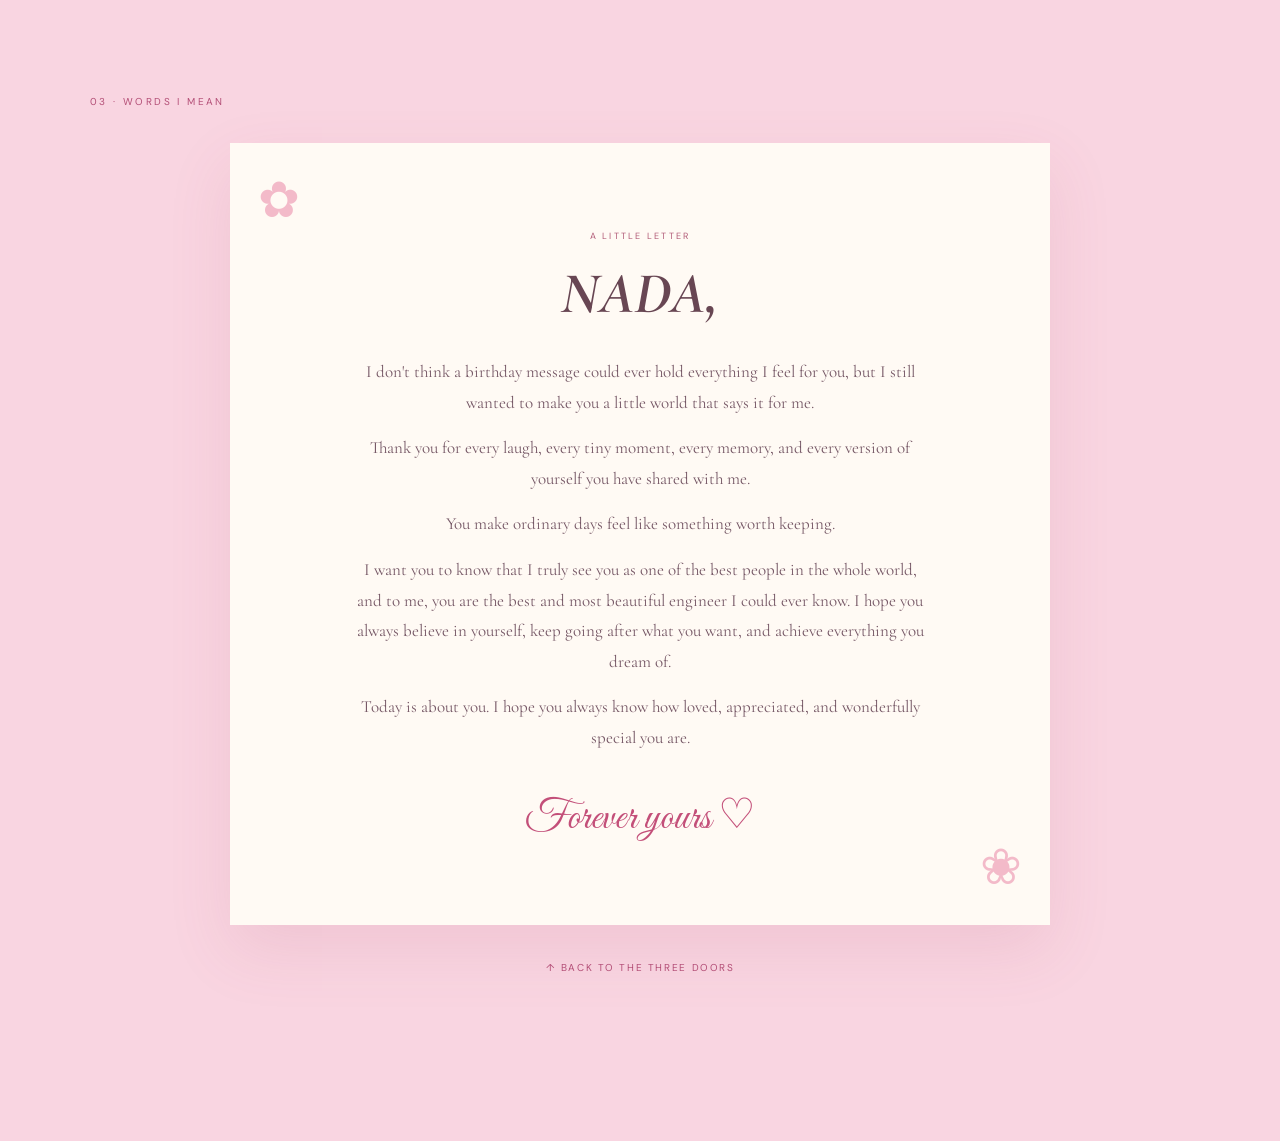
==== letter.html @ 192a119b "Add files via upload" ====
<!DOCTYPE html>
<html lang="en">

<head>

    <meta charset="UTF-8">

    <meta
        name="viewport"
        content="width=device-width, initial-scale=1.0"
    >

    <title>A Letter For You ♡</title>

    <link
        rel="preconnect"
        href="https://fonts.googleapis.com"
    >

    <link
        rel="preconnect"
        href="https://fonts.gstatic.com"
        crossorigin
    >

    <link
        href="https://fonts.googleapis.com/css2?family=Cormorant+Garamond:wght@400;500;600;700&family=DM+Sans:wght@400;500;600&family=Great+Vibes&display=swap"
        rel="stylesheet"
    >

    <link
        rel="stylesheet"
        href="style.css"
    >

</head>

<body>

<section
    class="content-section letter-section"
    style="min-height:100vh;"
>

    <div class="section-label">
        03 · WORDS I MEAN
    </div>


    <article class="letter-card reveal visible">

        <div class="letter-decoration left">
            ✿
        </div>

        <div class="letter-decoration right">
            ❀
        </div>


        <span class="letter-small">
            A LITTLE LETTER
        </span>


        <h3>
           NADA,
        </h3>


        <p>
            I don't think a birthday message could ever
            hold everything I feel for you, but I still
            wanted to make you a little world that says
            it for me.
        </p>


        <p>
            Thank you for every laugh, every tiny moment,
            every memory, and every version of yourself
            you have shared with me.
        </p>


        <p>
            You make ordinary days feel like something
            worth keeping.
        </p>


        <p>
            I want you to know that I truly see you as one of the best people in the whole world, and to me, you are the best and most beautiful engineer I could ever know. I hope you always believe in yourself, 
            keep going after what you want, and achieve everything you dream of.
        </p>


        <p>
            Today is about you.
            I hope you always know how loved,
            appreciated, and wonderfully special you are.
        </p>


        <div class="signature">
            Forever yours ♡
        </div>

    </article>


    <div class="back-top">

       <button id="backTop">
        ↑ BACK TO THE THREE DOORS
    </button>

    </div>

</section>


<!-- BACKGROUND MUSIC -->

<audio
    id="letterBackgroundMusic"
    src="assets/letter-song.mp3.mpeg"
    autoplay
    loop
    preload="auto"
></audio>


<script>

    const letterMusic =
        document.getElementById("letterBackgroundMusic");

    letterMusic.volume = 0.45;


    letterMusic.play().catch(function () {

        document.addEventListener(
            "click",
            function startMusic() {

                letterMusic.play().catch(function () {});

                document.removeEventListener(
                    "click",
                    startMusic
                );

            },
            { once: true }
        );

    });

</script>


<script src="script.js"></script>

</body>
</html>
---- style.css ----
*{
    box-sizing:border-box;
}

html{
    scroll-behavior:smooth;
}

body{
    margin:0;
    background:#f9d5e1;
    color:#593d49;
    font-family:"DM Sans",sans-serif;
}

button,
input{
    font:inherit;
}

button{
    cursor:pointer;
}

.hidden{
    display:none!important;
}


/* =========================================================
   VARIABLES
========================================================= */

:root{

    --pink:#f6a4c1;
    --pink-dark:#ed789f;
    --deep:#b94373;

    --cream:#fff9f5;
    --pink-bg:#f9d5e1;

    --text:#593d49;
    --muted:#94717d;
}



/* =========================================================
   COMMON
========================================================= */

.screen{
    min-height:100svh;
    width:100%;
    display:grid;
    place-items:center;
    position:relative;
    overflow:hidden;
}

.eyebrow{
    font-size:10px;
    letter-spacing:.25em;
    font-weight:600;
    color:#a4496e;
}



/* =========================================================
   PASSWORD
========================================================= */

.lock-screen{

    padding:25px;

    background:
        radial-gradient(
            circle at 20% 20%,
            #ffdce9,
            transparent 35%
        ),
        linear-gradient(
            135deg,
            #f8a8c4,
            #f08bad
        );
}

.glow{
    position:absolute;
    border-radius:50%;
    background:#fff;
    opacity:.4;
    filter:blur(5px);
}

.glow-one{
    width:280px;
    height:280px;
    left:-100px;
    top:-70px;
}

.glow-two{
    width:360px;
    height:360px;
    right:-130px;
    bottom:-100px;
}

.lock-card{

    position:relative;

    width:min(430px,100%);

    padding:52px 42px 35px;

    text-align:center;

    background:rgba(255,249,250,.92);

    border:1px solid rgba(255,255,255,.8);

    box-shadow:
        0 30px 80px rgba(169,71,107,.24);

    backdrop-filter:blur(12px);
}

.heart-badge{

    width:55px;
    height:55px;

    margin:-80px auto 25px;

    border-radius:50%;

    display:grid;
    place-items:center;

    background:white;

    color:#d65a88;

    font-size:29px;

    box-shadow:
        0 10px 28px rgba(169,71,107,.17);
}

.lock-card h1{

    font-family:"Cormorant Garamond",serif;

    font-size:clamp(45px,9vw,64px);

    line-height:.86;

    font-weight:600;

    color:#643f4d;

    margin:15px 0;
}

.lock-card p{

    font-size:14px;
    line-height:1.7;

    color:#8d6875;

    margin:22px auto 30px;

    max-width:290px;
}

.lock-card form{
    text-align:left;
}

.lock-card label{

    display:block;

    margin-bottom:8px;

    font-size:10px;

    letter-spacing:.2em;

    text-transform:uppercase;

    color:#8c596c;
}

.lock-card input{

    width:100%;

    padding:14px;

    border:1px solid #edb8ca;

    border-radius:3px;

    background:white;

    text-align:center;

    color:#633f4e;

    letter-spacing:.25em;

}

.lock-card input::placeholder{

    color:#c59aa9;

    letter-spacing:.08em;
}

.lock-card form button{

    width:100%;

    margin-top:14px;

    padding:15px;

    border:0;

    border-radius:3px;

    background:#e879a3;

    color:white;

    font-weight:600;

    box-shadow:
        0 12px 25px rgba(209,90,133,.18);
}

.lock-card form button span{
    margin-left:10px;
}

#loginError{

    height:18px;

    margin-top:10px;

    text-align:center;

    font-size:11px;

    color:#b9446d;
}

.lock-card small{

    display:block;

    margin-top:25px;

    color:#b18a98;

    font-size:10px;

    letter-spacing:.12em;
}



/* =========================================================
   CAKE
========================================================= */

.cake-scene{

    background:
        radial-gradient(
            circle at 50% 42%,
            #fff5f8 0,
            #fbd1df 42%,
            #f3a2bd 100%
        );
}

.scene-title{

    position:absolute;

    top:10%;

    font-family:"Great Vibes",cursive;

    font-size:28px;

    color:#a84b70;
}

.cake-hint{

    position:absolute;

    bottom:10%;

    font-size:10px;

    letter-spacing:.22em;

    color:#9d5873;

    animation:hint 1.7s infinite;
}

.cake-button{

    position:relative;

    width:270px;
    height:245px;

    border:0;

    background:transparent;

    filter:
        drop-shadow(
            0 28px 22px rgba(166,62,105,.2)
        );

    animation:cakeFloat 3.5s infinite ease-in-out;
}

.plate{

    position:absolute;

    left:25px;
    bottom:19px;

    width:220px;
    height:25px;

    border-radius:50%;

    background:white;

    box-shadow:
        inset 0 -6px 0 #edc0cf;
}

.cake-bottom{

    position:absolute;

    left:45px;
    bottom:39px;

    width:180px;
    height:62px;

    border-radius:10px;

    background:
        linear-gradient(
            #f7a9c4,
            #ef7fa6
        );

    border:3px solid #fff0f5;
}

.cake-middle{

    position:absolute;

    left:45px;
    bottom:84px;

    width:180px;
    height:48px;

    border-radius:10px;

    background:#fff7f2;

    border:3px solid #f2ccd8;
}

.cake-top{

    position:absolute;

    left:45px;
    bottom:116px;

    width:180px;
    height:55px;

    border-radius:50%;

    display:grid;
    place-items:center;

    background:#fff9f5;

    border:3px solid #f1c6d4;

    color:#df719a;

    font-size:25px;
}

.candle{

    position:absolute;

    bottom:164px;

    width:13px;
    height:40px;

    border-radius:4px;

    background:
        repeating-linear-gradient(
            135deg,
            #f184a9 0 5px,
            #fff5f7 5px 10px
        );

    z-index:3;
}

.candle1{left:93px}
.candle2{left:129px}
.candle3{left:165px}

.flame{

    position:absolute;

    bottom:202px;

    width:13px;
    height:20px;

    background:#ffb26d;

    border-radius:
        70% 30% 70% 30%;

    transform:rotate(45deg);

    filter:
        drop-shadow(
            0 0 9px #ffbb72
        );

    animation:flicker .55s infinite alternate;

    z-index:5;
}

.flame1{left:93px}
.flame2{left:129px}
.flame3{left:165px}



/* =========================================================
   FLOWER EXPLOSION
========================================================= */

/*
 * IMPORTANT:
 * The flower layer is COMPLETELY hidden when the page loads.
 * It only becomes visible after clicking the cake.
 */

#flowerAnimation{

    position:fixed;

    inset:0;

    z-index:1000;

    pointer-events:none;

    overflow:hidden;

    display:none;

    background:
        radial-gradient(
            circle at 50% 45%,
            rgba(255,255,255,.98) 0%,
            rgba(255,247,251,.96) 22%,
            rgba(252,220,233,.95) 52%,
            rgba(237,164,190,.96) 100%
        );
}


/*
 * ONLY show the layer when active.
 */

#flowerAnimation.active{
    display:block;
}



/* =========================================================
   REALISTIC DRAWN FLOWER
========================================================= */

.orbit-flower{

    position:absolute;

    left:50%;
    top:50%;

    width:58px;
    height:58px;

    opacity:0;

    transform:
        translate(-50%,-50%)
        rotate(var(--angle))
        translateX(0)
        scale(.08);

    animation:
        flowerOrbit
        var(--orbit-duration)
        cubic-bezier(.18,.82,.22,1)
        var(--delay)
        forwards;

    filter:
        drop-shadow(
            0 7px 9px
            rgba(126,48,79,.18)
        );

    transform-origin:center center;

    will-change:
        transform,
        opacity;
}


/* =========================================================
   FLOWER PETALS
========================================================= */

.orbit-flower::before{

    content:"";

    position:absolute;

    left:50%;
    top:50%;

    width:52px;
    height:52px;

    transform:
        translate(-50%,-50%);

    border-radius:50%;

    background:

        radial-gradient(
            ellipse 38% 56%
            at 50% 8%,
            var(--petal-light) 0 36%,
            var(--flower-color) 62%,
            transparent 66%
        ),

        radial-gradient(
            ellipse 38% 56%
            at 92% 34%,
            var(--petal-light) 0 36%,
            var(--flower-color) 62%,
            transparent 66%
        ),

        radial-gradient(
            ellipse 38% 56%
            at 82% 82%,
            var(--petal-light) 0 36%,
            var(--flower-color) 62%,
            transparent 66%
        ),

        radial-gradient(
            ellipse 38% 56%
            at 18% 82%,
            var(--petal-light) 0 36%,
            var(--flower-color) 62%,
            transparent 66%
        ),

        radial-gradient(
            ellipse 38% 56%
            at 8% 34%,
            var(--petal-light) 0 36%,
            var(--flower-color) 62%,
            transparent 66%
        );

    filter:
        drop-shadow(
            0 1px 1px
            rgba(116,48,76,.10)
        );
}


/* =========================================================
   FLOWER CENTER
========================================================= */

.orbit-flower::after{

    content:"";

    position:absolute;

    left:50%;
    top:50%;

    width:15px;
    height:15px;

    transform:
        translate(-50%,-50%);

    border-radius:50%;

    background:
        radial-gradient(
            circle at 35% 30%,
            #fff7b0 0 18%,
            #ffd866 35%,
            #e9a936 72%,
            #c77b28 100%
        );

    box-shadow:

        0 0 0 3px
        rgba(255,214,111,.22),

        0 0 10px
        rgba(255,199,74,.65);

    z-index:4;
}


/* =========================================================
   FLOWER COLORS
========================================================= */

.flower-red{

    --flower-color:#e84f73;
    --petal-light:#ffb0c4;
}

.flower-pink{

    --flower-color:#ee7399;
    --petal-light:#ffc2d5;
}

.flower-rose{

    --flower-color:#d94f82;
    --petal-light:#f8a6c0;
}

.flower-white{

    --flower-color:#fff8f7;
    --petal-light:#ffffff;
}

.flower-yellow{

    --flower-color:#f3bd4d;
    --petal-light:#ffe7a1;
}

.flower-purple{

    --flower-color:#a978c5;
    --petal-light:#d9bce8;
}

.flower-blue{

    --flower-color:#76a9dc;
    --petal-light:#bdd9f4;
}

.flower-peach{

    --flower-color:#ee987e;
    --petal-light:#ffd0bd;
}


/* =========================================================
   FLOWER SIZES
========================================================= */

.orbit-flower.small{

    width:40px;
    height:40px;
}

.orbit-flower.small::before{

    width:36px;
    height:36px;
}

.orbit-flower.small::after{

    width:11px;
    height:11px;
}


.orbit-flower.big{

    width:76px;
    height:76px;
}

.orbit-flower.big::before{

    width:70px;
    height:70px;
}

.orbit-flower.big::after{

    width:19px;
    height:19px;
}


/* =========================================================
   FLOWER ORBIT + FLY + FALL
========================================================= */

@keyframes flowerOrbit{

    0%{

        opacity:0;

        transform:
            translate(-50%,-50%)
            rotate(var(--angle))
            translateX(0)
            scale(.08);
    }


    8%{

        opacity:1;
    }


    25%{

        opacity:1;

        transform:
            translate(-50%,-50%)
            rotate(calc(var(--angle) + 70deg))
            translateX(var(--radius-one))
            rotate(-70deg)
            scale(.72);
    }


    48%{

        opacity:1;

        transform:
            translate(-50%,-50%)
            rotate(calc(var(--angle) + 170deg))
            translateX(var(--radius-two))
            rotate(-170deg)
            scale(1);
    }


    66%{

        opacity:1;

        transform:
            translate(-50%,-50%)
            rotate(calc(var(--angle) + 285deg))
            translateX(var(--radius-three))
            rotate(-285deg)
            scale(1.08);
    }


    78%{

        opacity:.98;

        transform:
            translate(-50%,-50%)
            rotate(calc(var(--angle) + 360deg))
            translateX(var(--radius-four))
            rotate(-360deg)
            scale(.96);
    }


    100%{

        opacity:0;

        transform:
            translate(-50%,-50%)
            translate(
                var(--fall-x),
                var(--fall-y)
            )
            rotate(620deg)
            scale(.62);
    }

}



/* =========================================================
   HERO
========================================================= */

.hero{

    min-height:75svh;

    position:relative;

    display:grid;

    place-items:center;

    text-align:center;

    overflow:hidden;

    background:
        linear-gradient(
            145deg,
            #f4a0be,
            #ef83aa
        );
}

.hero-content{
    position:relative;
    z-index:2;
}

.hero h2{

    margin:18px 0 22px;

    color:white;

    font-family:
        "Cormorant Garamond",
        serif;

    font-size:
        clamp(
            58px,
            11vw,
            120px
        );

    line-height:.78;

    font-weight:500;
}

.hero h2 em{

    font-family:"Great Vibes",cursive;

    font-style:normal;

    font-weight:400;
}

.hero p{

    color:#fff9fb;

    font-size:14px;
}

.scroll-cue{

    margin-top:50px;

    color:white;

    font-size:9px;

    letter-spacing:.25em;
}

.scroll-cue span{

    display:block;

    margin-top:12px;

    font-size:18px;
}

.hero-petal{

    position:absolute;

    color:#ffffff88;

    animation:
        heroDrift 8s linear infinite;
}



/* =========================================================
   CHOICES
========================================================= */

.choices-section{

    padding:
        100px
        6vw
        120px;

    background:#f9d5e1;
}

.section-intro{

    text-align:center;

    margin-bottom:55px;
}

.section-intro h3{

    margin:15px 0;

    color:#643f4d;

    font-family:
        "Cormorant Garamond",
        serif;

    font-size:
        clamp(
            42px,
            6vw,
            70px
        );

    line-height:.9;
}

.choices{

    max-width:1100px;

    margin:auto;

    display:grid;

    grid-template-columns:
        repeat(3,1fr);

    gap:22px;
}

.choice{

    padding:0;

    border:0;

    text-align:left;

    background:#fff9f5;

    box-shadow:
        0 18px 50px
        rgba(169,74,106,.10);

    transition:.35s;

    overflow:hidden;
}

.choice:hover{

    transform:translateY(-9px);

    box-shadow:
        0 28px 60px
        rgba(169,74,106,.17);
}

.choice-art{

    height:260px;

    position:relative;

    overflow:hidden;

    display:grid;

    place-items:center;
}

.choice-art strong{

    position:absolute;

    top:16px;
    left:18px;

    color:white;

    font-size:10px;

    letter-spacing:.18em;
}



/* FLOWER CHOICE */

.flowers-choice{

    background:
        linear-gradient(
            145deg,
            #f5a2be,
            #e979a1
        );

    color:white;
}

.flowers-choice span{

    position:absolute;

    font-size:90px;
}

.flowers-choice span:nth-child(2){

    transform:
        translate(-70px,-30px)
        rotate(-20deg);
}

.flowers-choice span:nth-child(3){

    font-size:120px;

    transform:
        translate(40px,10px);
}

.flowers-choice span:nth-child(4){

    transform:
        translate(80px,-80px)
        rotate(20deg);
}



/* MEMORY CHOICE */

.memories-choice{

    background:#edc8d5;
}

.polaroid{

    position:absolute;

    width:115px;
    height:145px;

    background:white;

    box-shadow:
        0 12px 25px
        rgba(143,77,101,.12);
}

.polaroid:after{

    content:"♡";

    width:95px;
    height:105px;

    margin:10px;

    display:grid;

    place-items:center;

    background:#f4b3c8;

    color:white;

    font-size:32px;
}

.p1{

    transform:
        rotate(-13deg)
        translate(-42px,3px);
}

.p2{

    transform:
        rotate(4deg)
        translate(18px,-9px);
}

.p3{

    transform:
        rotate(15deg)
        translate(65px,14px);
}



/* LETTER CHOICE */

.letter-choice{

    background:#fff8f2;

    color:#a35a75;

    font-family:"Great Vibes",cursive;

    font-size:34px;

    display:block;

    padding:70px 30px;
}

.letter-choice i{

    display:block;

    text-align:center;

    margin-top:-5px;

    font-family:
        "Cormorant Garamond",
        serif;

    font-size:56px;

    font-style:italic;
}

.letter-choice strong{
    color:#a35a75;
}



.choice-text{

    padding:
        24px
        25px
        28px;
}

.choice-text small{

    color:#b36b84;

    font-size:9px;

    letter-spacing:.19em;
}

.choice-text h4{

    margin:10px 0;

    color:#62404c;

    font-family:
        "Cormorant Garamond",
        serif;

    font-size:34px;

    line-height:1;
}

.choice-text p{

    margin:
        0
        0
        20px;

    color:#94717d;

    font-size:12px;

    line-height:1.6;
}

.choice-text b{

    color:#bf4f79;

    font-size:10px;

    letter-spacing:.12em;
}



/* =========================================================
   CONTENT SECTIONS
========================================================= */

.content-section{

    padding:
        95px
        6vw;

    scroll-margin-top:20px;
}

.section-label{

    max-width:1100px;

    margin:
        0
        auto
        35px;

    color:#b34e76;

    font-size:10px;

    letter-spacing:.24em;
}

.content-grid{

    max-width:1100px;

    margin:auto;

    display:grid;

    grid-template-columns:
        .8fr 1.2fr;

    gap:22px;
}

.cream-card{

    background:#fffaf6;

    padding:28px;

    box-shadow:
        0 20px 55px
        rgba(169,74,106,.10);
}

.card-head{

    display:flex;

    justify-content:space-between;

    align-items:center;

    color:#9e536e;

    font-size:9px;

    letter-spacing:.2em;
}

.card-head b{

    font-size:20px;

    font-weight:400;
}



/* =========================================================
   BOUQUET
========================================================= */

.bouquet{

    height:370px;

    position:relative;

    display:grid;

    place-items:center;
}

.stem{

    position:absolute;

    width:4px;
    height:170px;

    bottom:60px;

    background:#8eb18c;

    transform-origin:bottom;
}

.stem1{transform:rotate(-20deg)}
.stem2{transform:rotate(-7deg)}
.stem3{transform:rotate(10deg)}
.stem4{transform:rotate(24deg)}

.flower{

    position:absolute;

    color:#ef8bad;

    font-size:76px;

    filter:
        drop-shadow(
            0 8px 5px
            rgba(163,74,102,.08)
        );
}

.flower1{
    transform:translate(-65px,-50px);
}

.flower2{

    transform:translate(0,-95px);

    font-size:95px;
}

.flower3{
    transform:translate(63px,-30px);
}

.flower4{

    transform:translate(0,-5px);

    font-size:65px;
}

.ribbon{

    position:absolute;

    bottom:48px;

    padding:12px 25px;

    border-radius:50%;

    background:#ef8eac;

    color:white;

    font-size:25px;
}

.flower-caption{

    text-align:center;

    color:#c2537c;

    font-family:
        "Cormorant Garamond",
        serif;

    font-size:18px;

    letter-spacing:.08em;
}



/* =========================================================
   VIDEO
========================================================= */

.video-container{

    position:relative;

    margin-top:22px;

    aspect-ratio:16/9;

    background:#f2d0db;

    overflow:hidden;
}

.video-container video{

    width:100%;
    height:100%;

    object-fit:cover;

    display:block;
}

.video-placeholder{

    position:absolute;

    inset:0;

    display:grid;

    place-items:center;

    align-content:center;

    gap:10px;

    padding:20px;

    text-align:center;

    color:white;

    background:
        linear-gradient(
            135deg,
            #f3a3bd,
            #df769d
        );
}

.play-circle{

    width:56px;
    height:56px;

    border:1px solid white;

    border-radius:50%;

    display:grid;

    place-items:center;
}

.music-player{

    margin-top:13px;

    padding:12px;

    display:flex;

    align-items:center;

    gap:12px;

    background:#f6a0bb;

    color:white;
}

.music-player button{

    width:34px;
    height:34px;

    border:0;

    border-radius:50%;

    background:white;

    color:#d8648c;
}

.music-player span{

    flex:1;

    font-size:10px;
}

.music-player input{
    width:80px;
}

.equalizer{

    height:25px;

    display:flex;

    align-items:end;

    gap:3px;
}

.equalizer i{

    width:3px;
    height:8px;

    display:block;

    border-radius:2px;

    background:white;
}

.equalizer.playing i{

    animation:
        equalizer .55s infinite alternate;
}



/* =========================================================
   MEMORIES
========================================================= */

.memories-section{

    background:#f5b2c9;
}

.memory-heading{

    text-align:center;

    margin-bottom:50px;
}

.memory-heading span{

    color:#9f506e;

    font-size:10px;

    letter-spacing:.22em;
}

.memory-heading h3{

    margin:17px 0;

    color:white;

    font-family:
        "Cormorant Garamond",
        serif;

    font-size:
        clamp(
            46px,
            7vw,
            80px
        );

    line-height:.82;
}

.memory-heading em{

    font-family:
        "Great Vibes",
        cursive;

    font-style:normal;

    font-size:.8em;
}

.memory-grid{

    max-width:1100px;

    margin:auto;

    display:grid;

    grid-template-columns:
        repeat(3,1fr);

    gap:18px;
}

.memory{

    border:0;

    padding:
        10px
        10px
        15px;

    background:white;

    box-shadow:
        0 15px 30px
        rgba(142,64,92,.13);

    transition:.3s;
}

.memory:hover{

    transform:
        translateY(-7px)
        rotate(-1deg);
}

.memory:nth-child(even){

    transform:
        rotate(1.5deg);
}
.memory img,
.memory video {
    width: 100%;
    aspect-ratio: 1 / 1;
    display: block;
    object-fit: cover;
}

.memory span{

    display:block;

    margin-top:9px;

    color:#9a5b70;

    font-family:
        "Cormorant Garamond",
        serif;

    font-size:16px;

    font-style:italic;
}



/* =========================================================
   LETTER
========================================================= */

.letter-section{

    background:#f9d5e1;
}

.letter-card{

    max-width:820px;

    margin:
        10px
        auto
        30px;

    padding:
        80px
        11%;

    position:relative;

    background:#fffaf4;

    text-align:center;

    box-shadow:
        0 25px 60px
        rgba(169,74,106,.12);
}

.letter-small{

    color:#b25c78;

    font-size:9px;

    letter-spacing:.25em;
}

.letter-card h3{

    margin:
        14px
        0
        28px;

    color:#684653;

    font-family:
        "Cormorant Garamond",
        serif;

    font-size:58px;

    font-style:italic;
}

.letter-card p{

    margin:15px 0;

    color:#765866;

    font-family:
        "Cormorant Garamond",
        serif;

    font-size:17px;

    line-height:1.8;
}

.signature{

    margin-top:35px;

    color:#c34f79;

    font-family:
        "Great Vibes",
        cursive;

    font-size:42px;
}

.letter-decoration{

    position:absolute;

    color:#efa0b8;

    font-size:50px;

    opacity:.7;
}

.letter-decoration.left{

    top:24px;
    left:28px;
}

.letter-decoration.right{

    right:28px;
    bottom:25px;
}



/* =========================================================
   FOOTER
========================================================= */

footer{

    padding:35px;

    text-align:center;

    color:white;

    background:#ef82a8;

    font-size:9px;

    letter-spacing:.22em;
}

footer b{

    margin:
        0
        12px;

    font-size:18px;
}



/* =========================================================
   BACK
========================================================= */

.back-top{

    padding:
        0
        0
        70px;

    text-align:center;

    background:#f9d5e1;
}

.back-top button{

    border:0;

    background:transparent;

    color:#b34e76;

    font-size:10px;

    letter-spacing:.16em;
}



/* =========================================================
   LIGHTBOX
========================================================= */

.lightbox{

    position:fixed;

    inset:0;

    z-index:999;

    display:grid;

    place-items:center;

    padding:30px;

    background:rgba(62,38,49,.85);
}

.lightbox img{

    max-width:95vw;

    max-height:85vh;

    padding:12px;

    background:white;

    object-fit:contain;
}

.lightbox button{

    position:absolute;

    top:18px;
    right:22px;

    border:0;

    background:transparent;

    color:white;

    font-size:40px;
}



/* =========================================================
   REVEAL
========================================================= */

.reveal{

    opacity:0;

    transform:translateY(25px);

    transition:
        opacity .7s ease,
        transform .7s ease;
}

.reveal.visible{

    opacity:1;

    transform:none;
}



/* =========================================================
   ANIMATIONS
========================================================= */

@keyframes cakeFloat{

    50%{
        transform:translateY(-9px);
    }

}

@keyframes flicker{

    to{

        transform:
            rotate(48deg)
            scale(1.12);

        opacity:.8;
    }

}

@keyframes hint{

    50%{

        opacity:.45;

        transform:
            translateY(4px);
    }

}

@keyframes equalizer{

    to{
        height:22px;
    }

}

@keyframes heroDrift{

    to{

        transform:
            translateY(80vh)
            rotate(180deg);

        opacity:0;
    }

}



/* =========================================================
   RESPONSIVE
========================================================= */

@media(max-width:850px){

    .choices{

        grid-template-columns:1fr;

        max-width:580px;
    }

    .choice{

        display:grid;

        grid-template-columns:
            38% 62%;
    }

    .choice-art{
        height:220px;
    }

    .content-grid{
        grid-template-columns:1fr;
    }

    .memory-grid{
        grid-template-columns:repeat(2,1fr);
    }

}



@media(max-width:600px){

    .lock-card{
        padding:
            45px
            24px
            30px;
    }

    .hero{
        min-height:65svh;
    }

    .choices-section,
    .content-section{

        padding:
            75px
            18px;
    }

    .choice{
        display:block;
    }

    .choice-art{
        height:220px;
    }

    .memory-grid{
        gap:10px;
    }

    .letter-card{

        padding:
            60px
            25px;
    }

    .letter-card p{
        font-size:16px;
    }

    .cake-button{
        transform:scale(.9);
    }

}
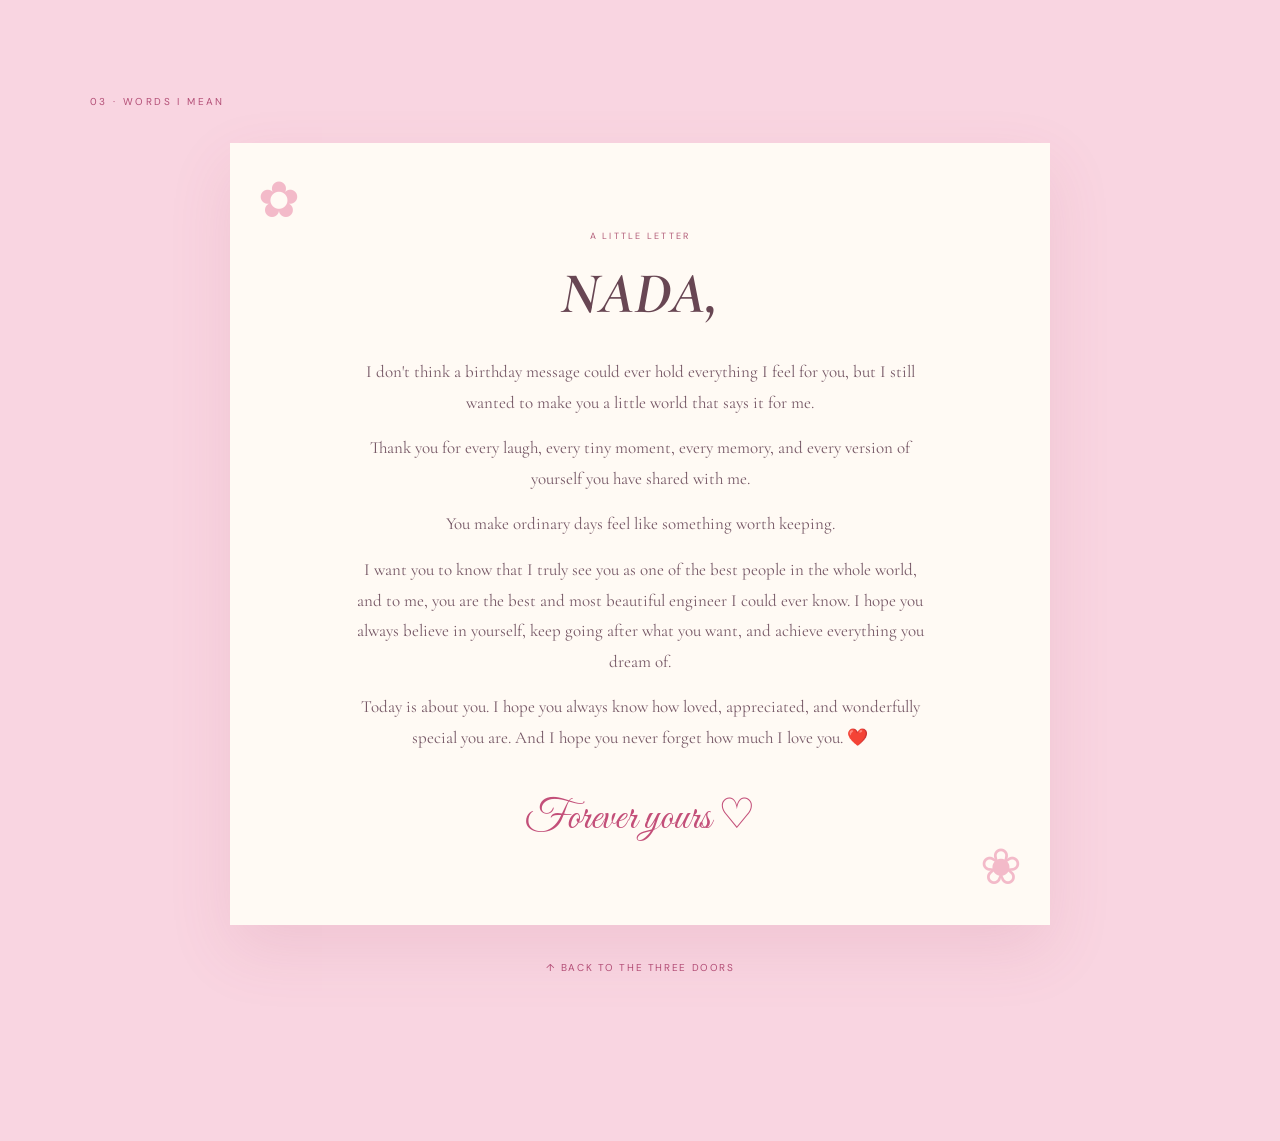
==== commit 2277f53f: "Update letter.html" ====
--- a/letter.html
+++ b/letter.html
@@ -6,7 +6,7 @@
 
     <meta charset="UTF-8">
 
-    <meta
+    <meta 
         name="viewport"
         content="width=device-width, initial-scale=1.0"
     >
@@ -98,8 +98,10 @@
 
         <p>
             Today is about you.
-            I hope you always know how loved,
-            appreciated, and wonderfully special you are.
+I hope you always know how loved,
+appreciated, and wonderfully special you are.
+And I hope you never forget how much I love you. ❤️
+
         </p>
 
 
